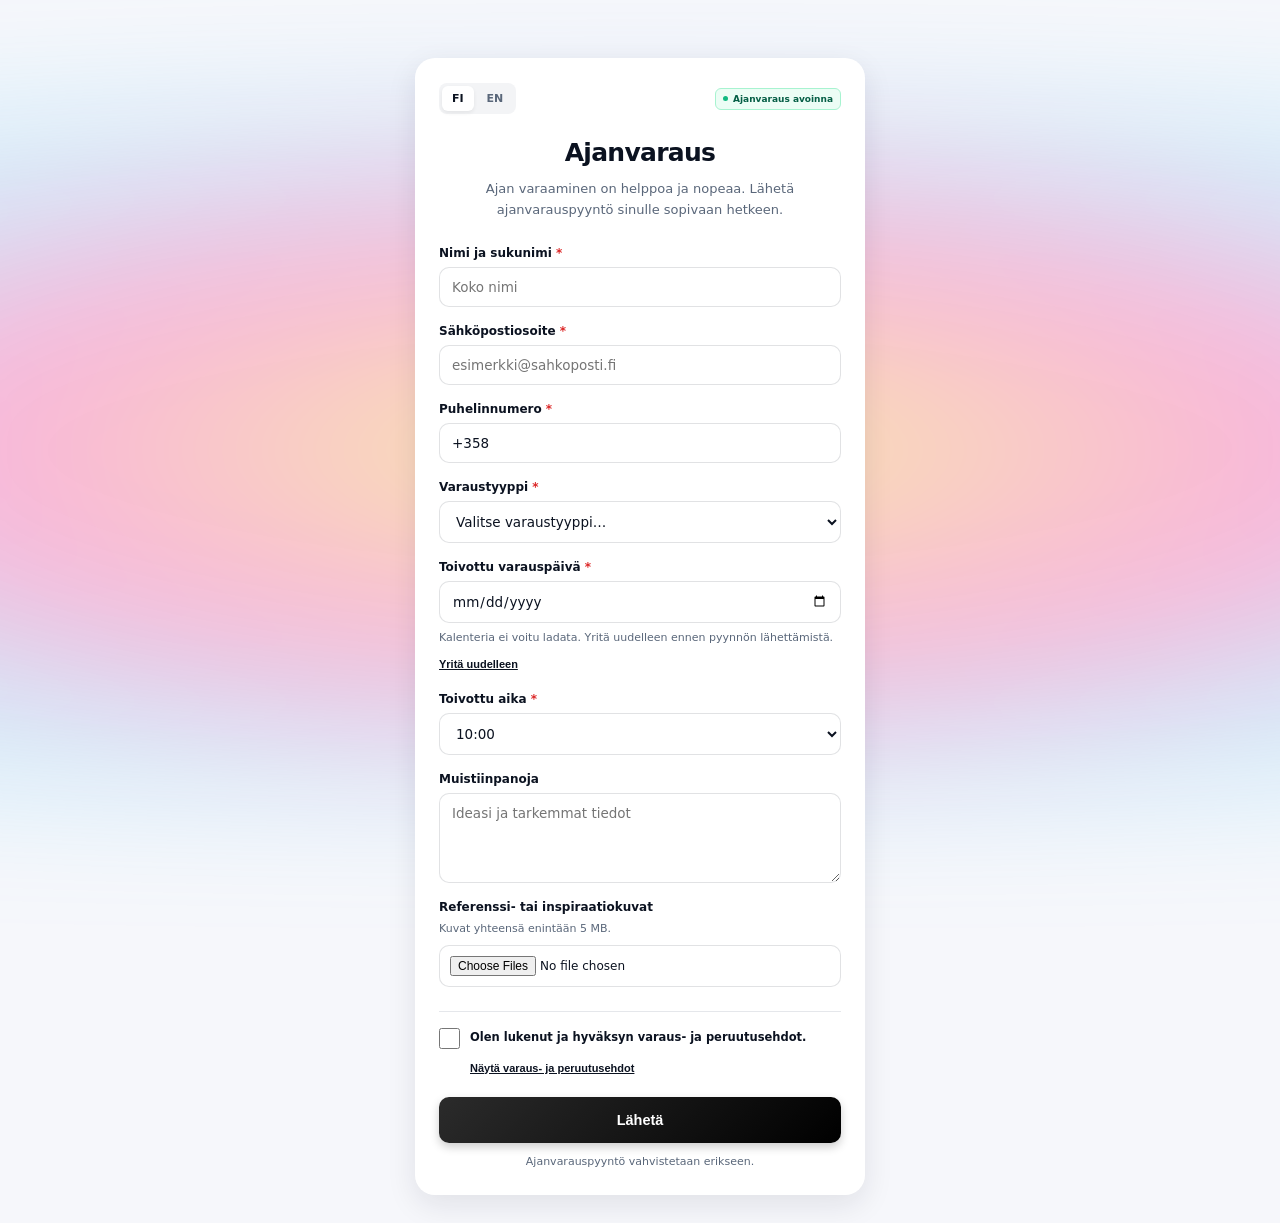
==== booking.html @ b666297a "Add files via upload" ====
<!doctype html><html lang="fi"><head><meta charset="utf-8"><meta name="viewport" content="width=device-width,initial-scale=1"><title>Ajanvaraus — Inky Vibes Tattoo</title><link rel="stylesheet" href="https://cdn.jsdelivr.net/npm/flatpickr/dist/flatpickr.min.css"><link rel="stylesheet" href="booking.css"><script defer src="https://cdn.jsdelivr.net/npm/flatpickr"></script><script defer src="https://npmcdn.com/flatpickr/dist/l10n/fi.js"></script><script defer src="booking.js"></script></head><body><div class="bg-glow" aria-hidden="true"></div><main class="form-container" id="formWrapper"><div class="toolbar"><div class="lang-switch" aria-label="Kieli / Language"><button type="button" id="btn-fi" class="active" aria-pressed="true">FI</button><button type="button" id="btn-en" aria-pressed="false">EN</button></div><span class="status-badge"><i></i><span data-t="status">Ajanvaraus avoinna</span></span></div><div class="logo-container"><img src="https://lh3.googleusercontent.com/d/1YKLeFhAOJRd8vY-ZqAhu7RYTYnXqIdK5" alt="Inky Vibes Tattoo" width="125" onerror="this.hidden=true"></div><h1 data-t="title">Ajanvaraus</h1><p class="intro-text" data-t="intro">Ajan varaaminen on helppoa ja nopeaa. Lähetä ajanvarauspyyntö sinulle sopivaan hetkeen.</p><form id="publicBookingForm"><div class="field"><label class="req" for="custName" data-t="name">Nimi ja sukunimi</label><input id="custName" name="name" autocomplete="name" required placeholder="Koko nimi"></div><div class="field"><label class="req" for="custEmail" data-t="email">Sähköpostiosoite</label><input type="email" id="custEmail" name="email" autocomplete="email" required placeholder="esimerkki@sahkoposti.fi"></div><div class="field"><label class="req" for="custPhone" data-t="phone">Puhelinnumero</label><input type="tel" id="custPhone" name="tel" autocomplete="tel" value="+358" required pattern="\+358[ \-0-9]{4,15}" inputmode="tel"></div><div class="field"><label class="req" for="bookingType" data-t="type">Varaustyyppi</label><select id="bookingType" required><option value="" disabled selected data-t="typePlace">Valitse varaustyyppi…</option><option value="tattoo" data-t="tattoo">Tatuointiaika</option><option value="design" data-t="design">Suunnitteluaika</option></select></div><div id="infoTattoo" class="info-box" hidden><strong data-t="tattooTitle">Tatuointiaika (valmis idea)</strong><span data-t="tattooInfo">Sinulla on valmis idea tai referenssikuva. Laajaa suunnittelua ei tarvita; tarvittavat pienet muutokset tehdään ajanvarauksen yhteydessä ennen tatuointia.</span></div><div id="infoDesign" class="info-box" hidden><strong data-t="designTitle">Suunnitteluaika</strong><span data-t="designInfo">Sopii kaikille tatuoinneille, jotka vaativat suunnittelua ennen tatuointia (koosta riippumatta). Suunnittelemme tatuoinnin yhdessä ennen varsinaista tatuointiaikaa.</span></div><div class="field"><label class="req" for="bookingDate" data-t="date">Toivottu varauspäivä</label><input type="date" id="bookingDate" required aria-describedby="calendarStatus"><div class="help" id="calendarStatus" role="status">Ladataan kalenteria…</div><button type="button" id="calendarRetry" class="text-button" hidden data-t="retry">Yritä uudelleen</button></div><div class="field"><label class="req" for="bookingTime" data-t="time">Toivottu aika</label><select id="bookingTime" required><option>10:00</option><option>11:00</option><option>12:00</option><option>13:00</option><option>14:00</option><option>15:00</option><option>16:00</option><option>17:00</option><option>18:00</option><option>19:00</option></select></div><div class="field"><label for="bookingNotes" data-t="notes">Muistiinpanoja</label><textarea id="bookingNotes" rows="3" placeholder="Ideasi ja tarkemmat tiedot"></textarea></div><div class="field"><label for="bookingFiles" data-t="files">Referenssi- tai inspiraatiokuvat</label><span class="help" data-t="fileHelp">Kuvat yhteensä enintään 5 MB.</span><input type="file" id="bookingFiles" accept="image/*" multiple></div><div class="terms-section"><div class="checkbox-container"><input type="checkbox" id="termsCheck" required><label for="termsCheck" data-t="accept">Olen lukenut ja hyväksyn varaus- ja peruutusehdot.</label></div><button type="button" class="terms-link" id="btn-termsLink" aria-expanded="false" aria-controls="termsPad" data-t="termsLink">Näytä varaus- ja peruutusehdot</button><div id="termsPad" hidden><strong data-t="termsTitle">Hyväksyn seuraavat ehdot:</strong><ul id="termsList"></ul></div></div><p id="formError" class="error" role="alert" hidden></p><button type="submit" class="btn" id="submitBtn" data-t="submit">Lähetä</button><p class="help confirmation-note" data-t="confirmation">Ajanvarauspyyntö vahvistetaan erikseen.</p></form></main><section id="successMessage" class="form-container" hidden role="status"><div class="checkmark" aria-hidden="true">✓</div><h1 data-t="thankYou">Kiitos!</h1><p data-t="success">Ajanvarauspyyntösi on lähetetty onnistuneesti.</p><p class="help" data-t="confirmation">Ajanvarauspyyntö vahvistetaan erikseen.</p></section></body></html>
---- booking.css ----
*{box-sizing:border-box}body{font-family:ui-sans-serif,system-ui,sans-serif;background:#f6f7fb;color:#0b1220;margin:0;padding:58px 16px 28px;min-height:100svh;position:relative}.bg-glow{position:fixed;inset:12% -40%;background:radial-gradient(ellipse,#ffdf0055, #ff339955 42%,#33ccff35 70%,transparent);filter:blur(65px);pointer-events:none}.form-container{position:relative;width:100%;max-width:450px;margin:auto;background:white;padding:25px 24px;border-radius:20px;box-shadow:0 10px 30px #10182818}.toolbar{display:flex;align-items:center;justify-content:space-between;gap:12px}.lang-switch{display:flex;gap:3px;background:#f3f4f6;padding:3px;border-radius:8px}.lang-switch button{border:0;padding:6px 10px;font-family:inherit;font-size:11px;font-weight:700;color:#5a677a;border-radius:6px;background:transparent;cursor:pointer}.lang-switch button.active{background:#fff;color:#0b1220;box-shadow:0 2px 4px #0001}.status-badge{display:inline-flex;align-items:center;gap:5px;background:#ecfdf5;border:1px solid #a7f3d0;padding:5px 7px;border-radius:6px;color:#065f46;font-size:9px;font-weight:800}.status-badge i{width:5px;height:5px;background:#10b981;border-radius:50%}.logo-container{text-align:center;margin:24px 0 14px}.logo-container img{width:125px;height:auto;max-height:140px;object-fit:contain}h1{font-size:25px;text-align:center;letter-spacing:-.7px;margin:10px 0}.intro-text{font-size:13px;color:#5a677a;line-height:1.6;text-align:center;margin:12px 0 25px}.field{display:flex;flex-direction:column;gap:7px;margin-bottom:17px}label{font-size:12px;font-weight:700}.req:after{content:' *';color:#dc2626}input,select,textarea{width:100%;padding:11px 12px;border:1px solid #10182820;border-radius:10px;font:13.5px ui-sans-serif,system-ui,sans-serif;background:#fff;color:#0b1220;outline:none}input:focus,select:focus,textarea:focus{border-color:#0b1220;box-shadow:0 0 0 2px #0b12200a}input[type=file]{padding:10px;font-size:12px}textarea{resize:vertical;min-height:90px}.help{font-size:11px;color:#5a677a;line-height:1.5}.info-box{background:#f3f4f6;border:1px solid #e5e7eb;padding:12px;border-radius:10px;font-size:12px;color:#374151;margin-bottom:17px;line-height:1.6}.info-box strong{display:block;margin-bottom:3px;color:#111827}.terms-section{margin:24px 0 18px;padding-top:16px;border-top:1px solid #e5e7eb}.checkbox-container{display:flex;align-items:flex-start;gap:10px}.checkbox-container input{width:21px;height:21px;flex-shrink:0;padding:0;margin:0;accent-color:#0b1220}.checkbox-container label{font-size:11.5px;line-height:1.6;cursor:pointer}.terms-link,.text-button{border:0;background:none;padding:5px 0;color:#0b1220;text-decoration:underline;cursor:pointer;font-size:11px;font-weight:700;text-align:left}.terms-link{margin:8px 0 0 31px}#termsPad{background:#f8f9fb;border:1px solid #e5e7eb;border-radius:10px;padding:13px;margin-top:10px;font-size:11px;color:#4b5563;line-height:1.55}#termsPad strong{color:#111827}#termsPad ul{padding-left:16px;margin:7px 0 0}#termsPad li{margin-bottom:7px}.btn{width:100%;padding:15px;border:0;border-radius:10px;background:linear-gradient(135deg,#2b2b2b,#000);color:white;font-size:14.5px;font-weight:800;cursor:pointer;box-shadow:0 4px 10px #0003}.btn:hover{background:#303030}.btn:disabled{opacity:.65;cursor:wait}button:focus-visible{outline:2px solid #526486;outline-offset:3px}.confirmation-note{text-align:center;margin-bottom:0}.error{padding:11px;border-radius:8px;background:#fff1f2;color:#9f1239;font-size:12px;line-height:1.6}#successMessage{text-align:center;padding:45px 24px;margin-top:40px}#successMessage p{font-size:14px;line-height:1.7}.checkmark{width:52px;height:52px;border:2px solid #16a34a;border-radius:50%;color:#16a34a;font-size:32px;line-height:48px;margin:0 auto 20px}.flatpickr-calendar{font-family:inherit}.flatpickr-day.flatpickr-disabled{opacity:.3}.flatpickr-day.today{border-color:#0b1220;font-weight:800}.flatpickr-day.selected{background:#0b1220;border-color:#0b1220}[hidden]{display:none!important}@media(max-width:420px){body{padding:52px 10px 20px}.form-container{padding:22px 18px}.status-badge{font-size:8px}.toolbar{gap:7px}}@media(prefers-reduced-motion:reduce){*{scroll-behavior:auto}}
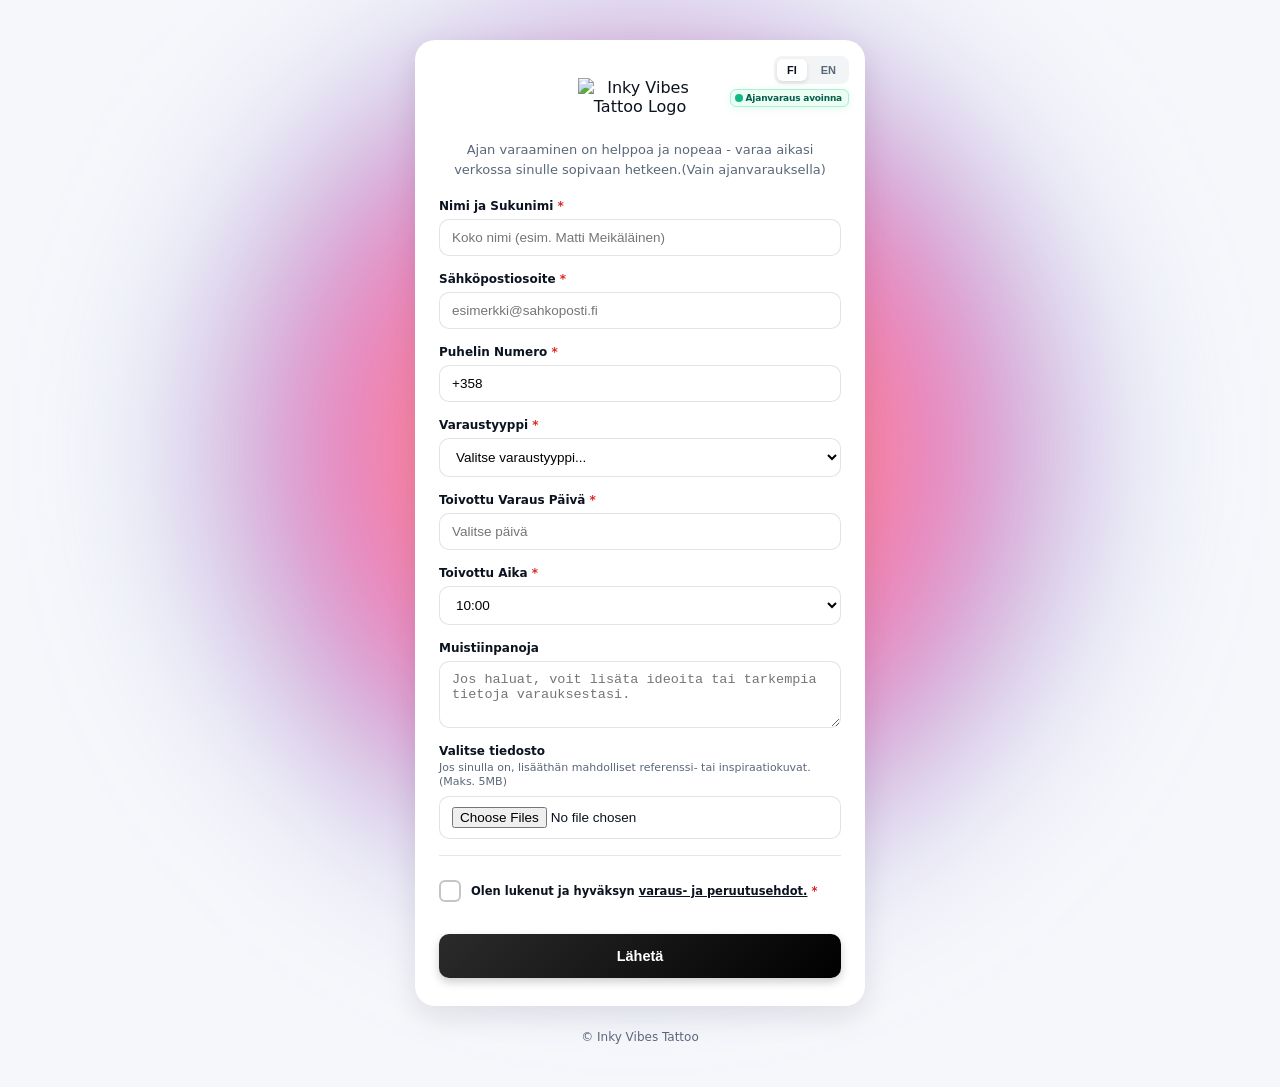
==== commit fd8cbe43: "Add files via upload" ====
--- a/booking.html
+++ b/booking.html
@@ -1 +1,18 @@
-<!doctype html><html lang="fi"><head><meta charset="utf-8"><meta name="viewport" content="width=device-width,initial-scale=1"><title>Ajanvaraus — Inky Vibes Tattoo</title><link rel="stylesheet" href="https://cdn.jsdelivr.net/npm/flatpickr/dist/flatpickr.min.css"><link rel="stylesheet" href="booking.css"><script defer src="https://cdn.jsdelivr.net/npm/flatpickr"></script><script defer src="https://npmcdn.com/flatpickr/dist/l10n/fi.js"></script><script defer src="booking.js"></script></head><body><div class="bg-glow" aria-hidden="true"></div><main class="form-container" id="formWrapper"><div class="toolbar"><div class="lang-switch" aria-label="Kieli / Language"><button type="button" id="btn-fi" class="active" aria-pressed="true">FI</button><button type="button" id="btn-en" aria-pressed="false">EN</button></div><span class="status-badge"><i></i><span data-t="status">Ajanvaraus avoinna</span></span></div><div class="logo-container"><img src="https://lh3.googleusercontent.com/d/1YKLeFhAOJRd8vY-ZqAhu7RYTYnXqIdK5" alt="Inky Vibes Tattoo" width="125" onerror="this.hidden=true"></div><h1 data-t="title">Ajanvaraus</h1><p class="intro-text" data-t="intro">Ajan varaaminen on helppoa ja nopeaa. Lähetä ajanvarauspyyntö sinulle sopivaan hetkeen.</p><form id="publicBookingForm"><div class="field"><label class="req" for="custName" data-t="name">Nimi ja sukunimi</label><input id="custName" name="name" autocomplete="name" required placeholder="Koko nimi"></div><div class="field"><label class="req" for="custEmail" data-t="email">Sähköpostiosoite</label><input type="email" id="custEmail" name="email" autocomplete="email" required placeholder="esimerkki@sahkoposti.fi"></div><div class="field"><label class="req" for="custPhone" data-t="phone">Puhelinnumero</label><input type="tel" id="custPhone" name="tel" autocomplete="tel" value="+358" required pattern="\+358[ \-0-9]{4,15}" inputmode="tel"></div><div class="field"><label class="req" for="bookingType" data-t="type">Varaustyyppi</label><select id="bookingType" required><option value="" disabled selected data-t="typePlace">Valitse varaustyyppi…</option><option value="tattoo" data-t="tattoo">Tatuointiaika</option><option value="design" data-t="design">Suunnitteluaika</option></select></div><div id="infoTattoo" class="info-box" hidden><strong data-t="tattooTitle">Tatuointiaika (valmis idea)</strong><span data-t="tattooInfo">Sinulla on valmis idea tai referenssikuva. Laajaa suunnittelua ei tarvita; tarvittavat pienet muutokset tehdään ajanvarauksen yhteydessä ennen tatuointia.</span></div><div id="infoDesign" class="info-box" hidden><strong data-t="designTitle">Suunnitteluaika</strong><span data-t="designInfo">Sopii kaikille tatuoinneille, jotka vaativat suunnittelua ennen tatuointia (koosta riippumatta). Suunnittelemme tatuoinnin yhdessä ennen varsinaista tatuointiaikaa.</span></div><div class="field"><label class="req" for="bookingDate" data-t="date">Toivottu varauspäivä</label><input type="date" id="bookingDate" required aria-describedby="calendarStatus"><div class="help" id="calendarStatus" role="status">Ladataan kalenteria…</div><button type="button" id="calendarRetry" class="text-button" hidden data-t="retry">Yritä uudelleen</button></div><div class="field"><label class="req" for="bookingTime" data-t="time">Toivottu aika</label><select id="bookingTime" required><option>10:00</option><option>11:00</option><option>12:00</option><option>13:00</option><option>14:00</option><option>15:00</option><option>16:00</option><option>17:00</option><option>18:00</option><option>19:00</option></select></div><div class="field"><label for="bookingNotes" data-t="notes">Muistiinpanoja</label><textarea id="bookingNotes" rows="3" placeholder="Ideasi ja tarkemmat tiedot"></textarea></div><div class="field"><label for="bookingFiles" data-t="files">Referenssi- tai inspiraatiokuvat</label><span class="help" data-t="fileHelp">Kuvat yhteensä enintään 5 MB.</span><input type="file" id="bookingFiles" accept="image/*" multiple></div><div class="terms-section"><div class="checkbox-container"><input type="checkbox" id="termsCheck" required><label for="termsCheck" data-t="accept">Olen lukenut ja hyväksyn varaus- ja peruutusehdot.</label></div><button type="button" class="terms-link" id="btn-termsLink" aria-expanded="false" aria-controls="termsPad" data-t="termsLink">Näytä varaus- ja peruutusehdot</button><div id="termsPad" hidden><strong data-t="termsTitle">Hyväksyn seuraavat ehdot:</strong><ul id="termsList"></ul></div></div><p id="formError" class="error" role="alert" hidden></p><button type="submit" class="btn" id="submitBtn" data-t="submit">Lähetä</button><p class="help confirmation-note" data-t="confirmation">Ajanvarauspyyntö vahvistetaan erikseen.</p></form></main><section id="successMessage" class="form-container" hidden role="status"><div class="checkmark" aria-hidden="true">✓</div><h1 data-t="thankYou">Kiitos!</h1><p data-t="success">Ajanvarauspyyntösi on lähetetty onnistuneesti.</p><p class="help" data-t="confirmation">Ajanvarauspyyntö vahvistetaan erikseen.</p></section></body></html>
+<!doctype html>
+<html lang="fi"><head><meta charset="utf-8"><meta name="viewport" content="width=device-width,initial-scale=1"><title>Ajanvaraus - Inky Vibes Tattoo</title><link rel="stylesheet" href="https://cdn.jsdelivr.net/npm/flatpickr/dist/flatpickr.min.css"><script src="https://cdn.jsdelivr.net/npm/flatpickr"></script><script src="https://npmcdn.com/flatpickr/dist/l10n/fi.js"></script><link rel="stylesheet" href="booking.css"></head><body>
+<div class="bg-glow"></div><div id="thoughtBubble"><span id="bubbleText"></span><div class="thought-tail-1"></div><div class="thought-tail-2"></div></div>
+<div class="form-container" id="formWrapper"><div class="top-right-controls"><div class="lang-switch"><button type="button" onclick="setLanguage('fi')" id="btn-fi" class="active">FI</button><button type="button" onclick="setLanguage('en')" id="btn-en">EN</button></div><div class="status-badge"><span class="status-dot"></span><span id="t-statusText">Ajanvaraus avoinna</span></div></div>
+<div class="logo-container"><div class="logo-wrapper"><img src="https://lh3.googleusercontent.com/d/1YKLeFhAOJRd8vY-ZqAhu7RYTYnXqIdK5" alt="Inky Vibes Tattoo Logo"></div></div><div class="intro-text" id="t-intro">Ajan varaaminen on helppoa ja nopeaa - varaa aikasi verkossa sinulle sopivaan hetkeen.(Vain ajanvarauksella)</div>
+<form id="publicBookingForm">
+<div class="field"><label class="req" id="t-nameLabel">Nimi ja Sukunimi</label><input type="text" id="custName" required placeholder="Koko nimi (esim. Matti Meikäläinen)"></div>
+<div class="field"><label class="req" id="t-emailLabel">Sähköpostiosoite</label><input type="email" id="custEmail" required placeholder="esimerkki@sahkoposti.fi"></div>
+<div class="field"><label class="req" id="t-phoneLabel">Puhelin Numero</label><input type="tel" id="custPhone" value="+358" required pattern="^\+358[ \-0-9]{4,15}$"></div>
+<div class="field"><label class="req" id="t-typeLabel">Varaustyyppi</label><select id="bookingType" required><option value="" disabled selected id="t-typePlace">Valitse varaustyyppi...</option><option value="tattoo" id="opt-tattoo">Tatuointi Aika</option><option value="design" id="opt-design">Tatuointi Suunnittelu Aika</option></select></div>
+<div id="infoTattoo" class="info-box"><strong id="t-infoTattooTitle">Tatuointiaika (valmis idea)</strong><span id="t-infoTattooDesc">Sinulla on valmis idea tai referenssikuva. Laajaa suunnittelua ei tarvita; tarvittavat pienet muutokset tehdään ajanvarauksen yhteydessä ennen tatuointia.</span></div>
+<div id="infoDesign" class="info-box"><strong id="t-infoDesignTitle">Suunnitteluaika (suunnittelua vaativat tatuoinnit)</strong><span id="t-infoDesignDesc">Sopii kaikille tatuoinneille, jotka vaativat suunnittelua ennen tatuointia (koosta riippumatta). Suunnittelemme tatuoinnin yhdessä ennen varsinaista tatuointiaikaa.</span></div>
+<div class="field"><label class="req" id="t-dateLabel">Toivottu Varaus Päivä</label><input type="text" id="bookingDate" placeholder="Valitse päivä" required readonly style="background-color:#fff;cursor:pointer"></div>
+<div class="field"><label class="req" id="t-timeLabel">Toivottu Aika</label><select id="bookingTime" required><option value="10:00" selected>10:00</option><option value="11:00">11:00</option><option value="12:00">12:00</option><option value="13:00">13:00</option><option value="14:00">14:00</option><option value="15:00">15:00</option><option value="16:00">16:00</option><option value="17:00">17:00</option><option value="18:00">18:00</option><option value="19:00">19:00</option></select></div>
+<div class="field"><label id="t-notesLabel">Muistiinpanoja</label><textarea id="bookingNotes" rows="3" placeholder="Jos haluat, voit lisäta ideoita tai tarkempia tietoja varauksestasi."></textarea></div>
+<div class="field"><label id="t-fileLabel">Valitse tiedosto</label><div class="help" id="t-fileHelp">Jos sinulla on, lisääthän mahdolliset referenssi- tai inspiraatiokuvat. (Maks. 5MB)</div><input type="file" id="bookingFiles" accept="image/*" multiple></div>
+<div class="field" style="margin-top:10px;margin-bottom:24px;border-top:1px solid #e5e7eb;padding-top:16px;position:relative"><div class="checkbox-container"><input type="checkbox" id="termsCheck" required><label for="termsCheck" class="custom-checkbox"><svg viewBox="0 0 12 10"><path d="M1.5 5.5l3 3L10.5 1.5" fill="none" stroke="white" stroke-width="2" stroke-linecap="round" stroke-linejoin="round"/></svg></label><label for="termsCheck" class="text-label req"><span id="t-termsCheckLabel">Olen lukenut ja hyväksyn</span><span class="terms-link" id="btn-termsLink" style="margin-left:4px"><span id="t-termsLink">varaus- ja peruutusehdot.</span></span></label></div><div id="termsPad" class="terms-pad"><strong id="t-termsTitle">Hyväksyn seuraavat ehdot:</strong><ul id="t-termsList"><li>Olen vähintään 18-vuotias.</li><li>Ajan voi perua tai siirtää maksutta viimeistään 48 tuntia ennen varattua aikaa. Alle 48 tuntia ennen tehtävistä peruutuksista tai saapumatta jättämisestä (no-show) varausmaksua ei palauteta. Toistuvien myöhäisten peruutusten tai no-show-tilanteiden vuoksi studio voi jatkossa vaatia ennakkomaksun tai olla hyväksymättä uusia ajanvarauksia.</li><li>Minulla ei ole allergioita, sairauksia tai lääkitystä, jotka saattavat vaikuttaa tatuoinnin lopputulokseen.</li><li>En käytä alkoholia 24 tuntiin ennen ajanvaraustani.</li></ul></div></div><button type="submit" class="btn" id="submitBtn">Lähetä</button></form></div>
+<div class="form-container" id="successMessage"><svg class="checkmark" xmlns="http://www.w3.org/2000/svg" viewBox="0 0 52 52"><circle class="checkmark__circle" cx="26" cy="26" r="25" fill="none"/><path class="checkmark__check" fill="none" d="M14.1 27.2l7.1 7.2 16.7-16.8"/></svg><p id="t-successMsg">Kiitos!<br>Ajanvarauspyyntösi on lähetetty<br>onnistuneesti.</p></div><div class="footer-text">© Inky Vibes Tattoo</div><script src="booking.js"></script></body></html>
--- a/booking.css
+++ b/booking.css
@@ -1 +1 @@
-*{box-sizing:border-box}body{font-family:ui-sans-serif,system-ui,sans-serif;background:#f6f7fb;color:#0b1220;margin:0;padding:58px 16px 28px;min-height:100svh;position:relative}.bg-glow{position:fixed;inset:12% -40%;background:radial-gradient(ellipse,#ffdf0055, #ff339955 42%,#33ccff35 70%,transparent);filter:blur(65px);pointer-events:none}.form-container{position:relative;width:100%;max-width:450px;margin:auto;background:white;padding:25px 24px;border-radius:20px;box-shadow:0 10px 30px #10182818}.toolbar{display:flex;align-items:center;justify-content:space-between;gap:12px}.lang-switch{display:flex;gap:3px;background:#f3f4f6;padding:3px;border-radius:8px}.lang-switch button{border:0;padding:6px 10px;font-family:inherit;font-size:11px;font-weight:700;color:#5a677a;border-radius:6px;background:transparent;cursor:pointer}.lang-switch button.active{background:#fff;color:#0b1220;box-shadow:0 2px 4px #0001}.status-badge{display:inline-flex;align-items:center;gap:5px;background:#ecfdf5;border:1px solid #a7f3d0;padding:5px 7px;border-radius:6px;color:#065f46;font-size:9px;font-weight:800}.status-badge i{width:5px;height:5px;background:#10b981;border-radius:50%}.logo-container{text-align:center;margin:24px 0 14px}.logo-container img{width:125px;height:auto;max-height:140px;object-fit:contain}h1{font-size:25px;text-align:center;letter-spacing:-.7px;margin:10px 0}.intro-text{font-size:13px;color:#5a677a;line-height:1.6;text-align:center;margin:12px 0 25px}.field{display:flex;flex-direction:column;gap:7px;margin-bottom:17px}label{font-size:12px;font-weight:700}.req:after{content:' *';color:#dc2626}input,select,textarea{width:100%;padding:11px 12px;border:1px solid #10182820;border-radius:10px;font:13.5px ui-sans-serif,system-ui,sans-serif;background:#fff;color:#0b1220;outline:none}input:focus,select:focus,textarea:focus{border-color:#0b1220;box-shadow:0 0 0 2px #0b12200a}input[type=file]{padding:10px;font-size:12px}textarea{resize:vertical;min-height:90px}.help{font-size:11px;color:#5a677a;line-height:1.5}.info-box{background:#f3f4f6;border:1px solid #e5e7eb;padding:12px;border-radius:10px;font-size:12px;color:#374151;margin-bottom:17px;line-height:1.6}.info-box strong{display:block;margin-bottom:3px;color:#111827}.terms-section{margin:24px 0 18px;padding-top:16px;border-top:1px solid #e5e7eb}.checkbox-container{display:flex;align-items:flex-start;gap:10px}.checkbox-container input{width:21px;height:21px;flex-shrink:0;padding:0;margin:0;accent-color:#0b1220}.checkbox-container label{font-size:11.5px;line-height:1.6;cursor:pointer}.terms-link,.text-button{border:0;background:none;padding:5px 0;color:#0b1220;text-decoration:underline;cursor:pointer;font-size:11px;font-weight:700;text-align:left}.terms-link{margin:8px 0 0 31px}#termsPad{background:#f8f9fb;border:1px solid #e5e7eb;border-radius:10px;padding:13px;margin-top:10px;font-size:11px;color:#4b5563;line-height:1.55}#termsPad strong{color:#111827}#termsPad ul{padding-left:16px;margin:7px 0 0}#termsPad li{margin-bottom:7px}.btn{width:100%;padding:15px;border:0;border-radius:10px;background:linear-gradient(135deg,#2b2b2b,#000);color:white;font-size:14.5px;font-weight:800;cursor:pointer;box-shadow:0 4px 10px #0003}.btn:hover{background:#303030}.btn:disabled{opacity:.65;cursor:wait}button:focus-visible{outline:2px solid #526486;outline-offset:3px}.confirmation-note{text-align:center;margin-bottom:0}.error{padding:11px;border-radius:8px;background:#fff1f2;color:#9f1239;font-size:12px;line-height:1.6}#successMessage{text-align:center;padding:45px 24px;margin-top:40px}#successMessage p{font-size:14px;line-height:1.7}.checkmark{width:52px;height:52px;border:2px solid #16a34a;border-radius:50%;color:#16a34a;font-size:32px;line-height:48px;margin:0 auto 20px}.flatpickr-calendar{font-family:inherit}.flatpickr-day.flatpickr-disabled{opacity:.3}.flatpickr-day.today{border-color:#0b1220;font-weight:800}.flatpickr-day.selected{background:#0b1220;border-color:#0b1220}[hidden]{display:none!important}@media(max-width:420px){body{padding:52px 10px 20px}.form-container{padding:22px 18px}.status-badge{font-size:8px}.toolbar{gap:7px}}@media(prefers-reduced-motion:reduce){*{scroll-behavior:auto}}
+*{box-sizing:border-box}body{font-family:ui-sans-serif,system-ui,sans-serif;background:#f6f7fb;color:#0b1220;margin:0;padding:40px 16px;position:relative;overflow-x:hidden;min-height:100vh;display:flex;flex-direction:column;align-items:center;justify-content:center}.bg-glow{position:fixed;top:50%;left:50%;width:90vw;height:90vw;max-width:900px;max-height:900px;transform:translate(-50%,-50%);background:radial-gradient(circle at center,rgba(255,223,0,.85) 0%,rgba(255,51,153,.75) 40%,rgba(51,204,255,.4) 75%,transparent 100%);filter:blur(80px);z-index:0;border-radius:50%;animation:sunGlow 5s infinite alternate ease-in-out;pointer-events:none}@keyframes sunGlow{0%{transform:translate(-50%,-50%) scale(.9);opacity:.6;filter:blur(70px)}100%{transform:translate(-50%,-50%) scale(1.4);opacity:1;filter:blur(100px)}}.form-container{width:100%;max-width:450px;background:#fff;padding:28px 24px;border-radius:20px;box-shadow:0 10px 30px rgba(16,24,40,.1);position:relative;z-index:10}.top-right-controls{position:absolute;top:16px;right:16px;display:flex;flex-direction:column;align-items:flex-end;gap:5px;z-index:20}.lang-switch{display:flex;gap:4px;background:#f3f4f6;padding:3px;border-radius:8px}.lang-switch button{background:transparent;border:none;padding:5px 10px;font-size:11px;font-weight:700;color:#5a677a;cursor:pointer;border-radius:6px;transition:all .2s}.lang-switch button.active{background:#fff;color:#0b1220;box-shadow:0 2px 4px rgba(0,0,0,.1)}.status-badge{display:inline-flex;align-items:center;gap:4px;background:#ecfdf5;border:1px solid #a7f3d0;padding:3px 6px;border-radius:6px;font-size:9px;font-weight:800;color:#065f46;box-shadow:0 2px 10px rgba(16,185,129,.1);white-space:nowrap;letter-spacing:-.2px}.status-dot{width:5px;height:5px;background-color:#10b981;border-radius:50%;position:relative}.status-dot::after{content:"";position:absolute;top:-1.5px;left:-1.5px;right:-1.5px;bottom:-1.5px;background-color:#10b981;border-radius:50%;animation:pulseGreen 2s infinite;z-index:0}@keyframes pulseGreen{0%{transform:scale(.8);opacity:.8}100%{transform:scale(2.2);opacity:0}}.logo-container{text-align:center;margin-bottom:20px;margin-top:10px}.logo-wrapper{position:relative;display:inline-block;width:125px;height:auto;overflow:hidden}.logo-wrapper img{width:100%;height:auto;object-fit:cover;display:block}.logo-wrapper::after{content:"";position:absolute;top:0;left:-100%;width:50%;height:100%;background:linear-gradient(to right,rgba(255,255,255,0) 0%,rgba(255,255,255,.6) 50%,rgba(255,255,255,0) 100%);transform:skewX(-25deg);animation:logoShine 5s infinite}@keyframes logoShine{0%{left:-100%}15%{left:200%}100%{left:200%}}.intro-text{font-size:13px;color:#5a677a;margin-bottom:20px;text-align:center;line-height:1.5}.field{display:flex;flex-direction:column;gap:6px;margin-bottom:16px}label{font-size:12px;font-weight:700;color:#0b1220}label.req::after{content:" *";color:#dc2626;font-weight:bold}input,select,textarea{padding:10px 12px;border:1px solid rgba(16,24,40,.12);border-radius:10px;font-size:13.5px;outline:none;background:#fff;transition:border-color .2s}input:focus,select:focus,textarea:focus{border-color:#0b1220}.info-box{display:none;background:#f3f4f6;border:1px solid #e5e7eb;padding:12px;border-radius:10px;font-size:12px;color:#374151;margin-bottom:16px;line-height:1.4}.info-box strong{font-weight:900;display:block;margin-bottom:3px;color:#111827}.terms-link{cursor:pointer;font-size:11.5px;font-weight:700;color:#0b1220;text-decoration:underline}.terms-link:hover{color:#374151}.terms-pad{visibility:hidden;opacity:0;position:absolute;bottom:calc(100% + 4px);right:0;width:calc(100vw - 48px);max-width:250px;background:#fff;border:1px solid #e5e7eb;border-radius:10px;padding:12px;font-size:9.5px;color:#4b5563;line-height:1.4;box-shadow:0 10px 20px rgba(0,0,0,.1),0 4px 6px rgba(0,0,0,.05);z-index:100;transform:translateY(8px);transition:opacity .2s ease,transform .2s ease,visibility .2s;pointer-events:none}.terms-pad.show{visibility:visible;opacity:1;transform:translateY(0);pointer-events:auto}.terms-pad::after{content:"";position:absolute;top:100%;right:28px;border-width:6px;border-style:solid;border-color:#fff transparent transparent transparent}.terms-pad::before{content:"";position:absolute;top:100%;right:27px;border-width:7px;border-style:solid;border-color:#e5e7eb transparent transparent transparent}.terms-pad strong{font-size:11px;font-weight:800;color:#111827;display:block;margin-bottom:6px}.terms-pad ul{margin:0;padding-left:14px}.terms-pad li{margin-bottom:4px}.terms-pad li:last-child{margin-bottom:0}.checkbox-container{display:flex;align-items:flex-start;gap:10px;margin-top:8px;position:relative}.checkbox-container input[type=checkbox]{position:absolute;opacity:0;left:10px;top:10px;pointer-events:none}.custom-checkbox{width:22px;height:22px;border:2px solid rgba(16,24,40,.25);border-radius:6px;display:flex;align-items:center;justify-content:center;cursor:pointer;flex-shrink:0;background:#fff;transition:all .2s cubic-bezier(.4,0,.2,1)}.custom-checkbox svg{width:13px;height:11px}.custom-checkbox svg path{stroke-dasharray:18;stroke-dashoffset:18;transition:stroke-dashoffset .4s cubic-bezier(.65,0,.45,1)}.checkbox-container input[type=checkbox]:checked+.custom-checkbox{background:#0b1220;border-color:#0b1220;transform:scale(1.05);box-shadow:0 3px 8px rgba(11,18,32,.25)}.checkbox-container input[type=checkbox]:checked+.custom-checkbox svg path{stroke-dashoffset:0}.checkbox-container input[type=checkbox]:focus-visible+.custom-checkbox{box-shadow:0 0 0 3px rgba(11,18,32,.15)}.checkbox-container .text-label{font-size:11.5px;cursor:pointer;line-height:1.4;font-weight:600;color:#0b1220;margin-top:3px}.btn{position:relative;overflow:hidden;background:linear-gradient(135deg,#2b2b2b 0%,#000 100%);color:#fff;border:none;padding:14px;border-radius:10px;font-size:14.5px;font-weight:800;cursor:pointer;width:100%;margin-top:8px;transition:transform .1s,box-shadow .2s;box-shadow:0 4px 10px rgba(0,0,0,.2)}.btn::after{content:"";position:absolute;top:0;left:-100%;width:50%;height:100%;background:linear-gradient(to right,rgba(255,255,255,0) 0%,rgba(255,255,255,.25) 50%,rgba(255,255,255,0) 100%);transform:skewX(-25deg);animation:shine 3s infinite}@keyframes shine{0%{left:-100%}20%{left:200%}100%{left:200%}}.btn:hover{background:linear-gradient(135deg,#404040 0%,#1a1a1a 100%);transform:translateY(-1px);box-shadow:0 6px 14px rgba(0,0,0,.3)}.btn:disabled{opacity:.7;cursor:not-allowed;transform:none}#successMessage{display:none;text-align:center;padding:30px 20px}#successMessage p{color:#0b1220;line-height:1.6;font-weight:500;font-size:14.5px}.checkmark{width:50px;height:50px;border-radius:50%;display:block;stroke-width:3.5;stroke:#16a34a;stroke-miterlimit:10;margin:0 auto 16px;box-shadow:inset 0 0 0 #16a34a}.checkmark__circle{stroke-dasharray:166;stroke-dashoffset:166;stroke-width:3.5;stroke-miterlimit:10;stroke:#16a34a;fill:none;animation:stroke .6s cubic-bezier(.65,0,.45,1) forwards}.checkmark__check{transform-origin:50% 50%;stroke-dasharray:48;stroke-dashoffset:48;animation:stroke .3s cubic-bezier(.65,0,.45,1) .6s forwards}@keyframes stroke{100%{stroke-dashoffset:0}}.help{font-size:11px;color:#5a677a;margin-top:-3px;line-height:1.3}#thoughtBubble{position:absolute;background:#fff;border:1px solid rgba(0,0,0,.05);border-radius:14px;padding:12px 16px;font-size:12px;font-weight:500;color:#4b5563;z-index:999999;box-shadow:0 12px 30px rgba(0,0,0,.1),0 4px 6px rgba(0,0,0,.04);pointer-events:none;visibility:hidden;opacity:0;transition:opacity .3s ease,transform .3s cubic-bezier(.175,.885,.32,1.275);transform:translate(-50%,calc(-100% - 10px)) scale(.9);transform-origin:bottom center;width:max-content;max-width:220px;text-align:center;line-height:1.5}#thoughtBubble.show{visibility:visible;opacity:1;transform:translate(-50%,calc(-100% - 20px)) scale(1)}#thoughtBubble .thought-tail-1{position:absolute;bottom:-10px;left:55%;width:12px;height:12px;background:#fff;border-radius:50%;box-shadow:0 4px 6px rgba(0,0,0,.05);z-index:1}#thoughtBubble .thought-tail-2{position:absolute;bottom:-20px;left:calc(55% - 6px);width:7px;height:7px;background:#fff;border-radius:50%;box-shadow:0 4px 6px rgba(0,0,0,.05);z-index:1}#thoughtBubble.bubble-yellow{background:#fffbea;border:1px solid #fde047;color:#ca8a04;font-weight:800}#thoughtBubble.bubble-yellow .thought-tail-1,#thoughtBubble.bubble-yellow .thought-tail-2{background:#fffbea}.touch-ripple{position:absolute;border-radius:50%;border:1px solid rgba(11,18,32,.15);background:rgba(11,18,32,.05);transform:scale(0);animation:rippleDrop .5s cubic-bezier(.25,.46,.45,.94) forwards;pointer-events:none;z-index:9999999}@keyframes rippleDrop{0%{transform:scale(.3);opacity:1}100%{transform:scale(2.5);opacity:0}}.flatpickr-day.today{border:2px solid #0b1220!important;font-weight:800;color:#0b1220!important;background-color:#f3f4f6}.flatpickr-day.flatpickr-disabled,.flatpickr-day.flatpickr-disabled:hover{opacity:.25!important;cursor:not-allowed}.flatpickr-day.today.flatpickr-disabled{opacity:.65!important}.footer-text{text-align:center;font-size:12px;color:#5a677a;margin-top:24px;position:relative;z-index:10;font-weight:500}
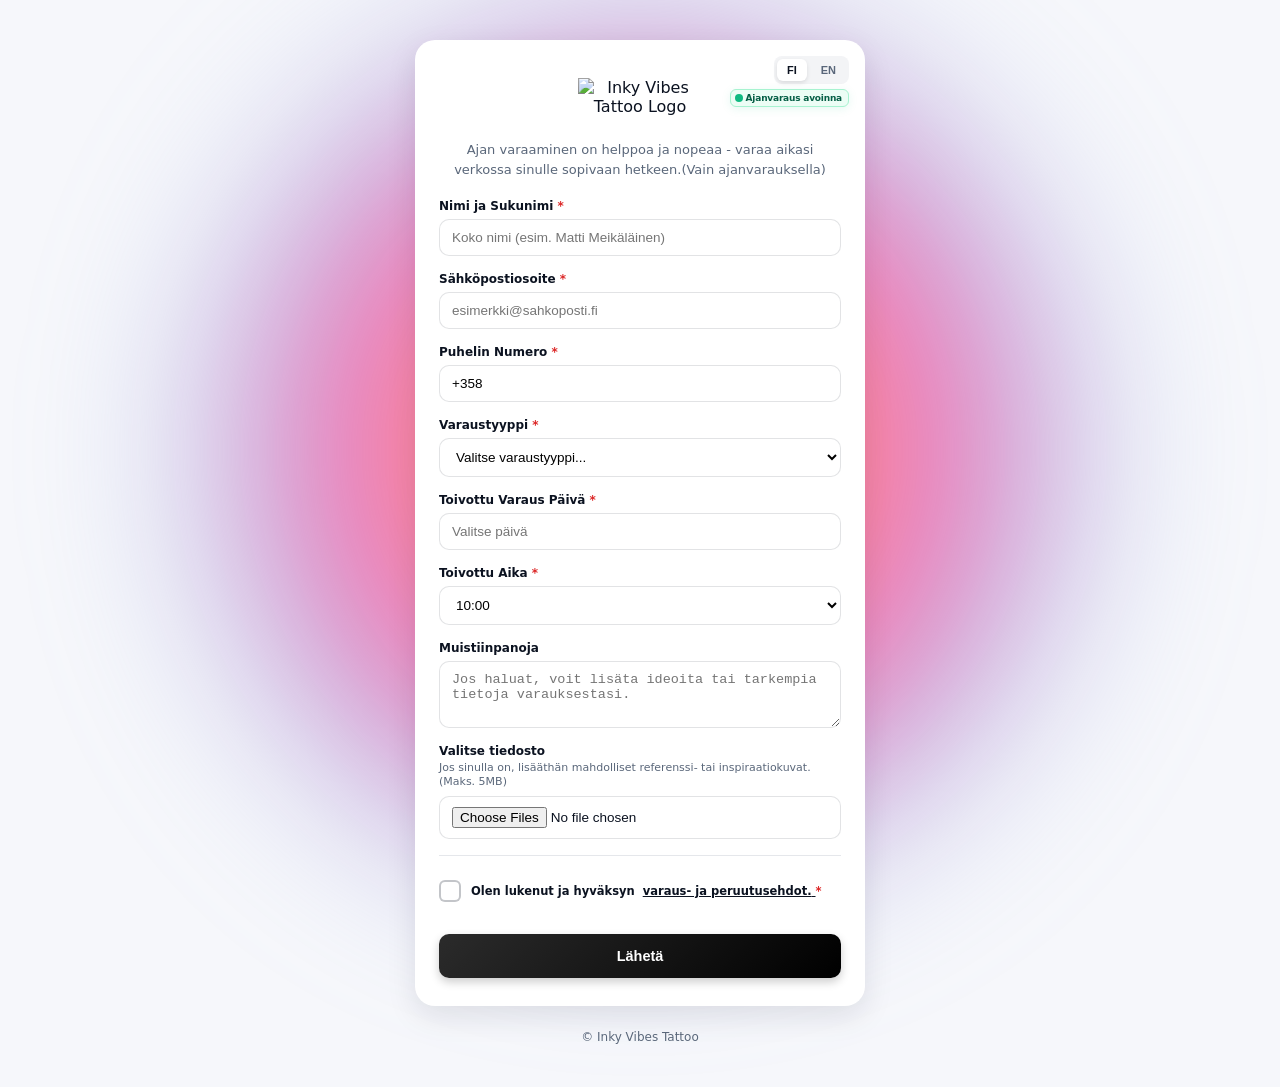
==== commit b88387cf: "Update booking.html" ====
--- a/booking.html
+++ b/booking.html
@@ -1,18 +1,167 @@
 <!doctype html>
-<html lang="fi"><head><meta charset="utf-8"><meta name="viewport" content="width=device-width,initial-scale=1"><title>Ajanvaraus - Inky Vibes Tattoo</title><link rel="stylesheet" href="https://cdn.jsdelivr.net/npm/flatpickr/dist/flatpickr.min.css"><script src="https://cdn.jsdelivr.net/npm/flatpickr"></script><script src="https://npmcdn.com/flatpickr/dist/l10n/fi.js"></script><link rel="stylesheet" href="booking.css"></head><body>
-<div class="bg-glow"></div><div id="thoughtBubble"><span id="bubbleText"></span><div class="thought-tail-1"></div><div class="thought-tail-2"></div></div>
-<div class="form-container" id="formWrapper"><div class="top-right-controls"><div class="lang-switch"><button type="button" onclick="setLanguage('fi')" id="btn-fi" class="active">FI</button><button type="button" onclick="setLanguage('en')" id="btn-en">EN</button></div><div class="status-badge"><span class="status-dot"></span><span id="t-statusText">Ajanvaraus avoinna</span></div></div>
-<div class="logo-container"><div class="logo-wrapper"><img src="https://lh3.googleusercontent.com/d/1YKLeFhAOJRd8vY-ZqAhu7RYTYnXqIdK5" alt="Inky Vibes Tattoo Logo"></div></div><div class="intro-text" id="t-intro">Ajan varaaminen on helppoa ja nopeaa - varaa aikasi verkossa sinulle sopivaan hetkeen.(Vain ajanvarauksella)</div>
-<form id="publicBookingForm">
-<div class="field"><label class="req" id="t-nameLabel">Nimi ja Sukunimi</label><input type="text" id="custName" required placeholder="Koko nimi (esim. Matti Meikäläinen)"></div>
-<div class="field"><label class="req" id="t-emailLabel">Sähköpostiosoite</label><input type="email" id="custEmail" required placeholder="esimerkki@sahkoposti.fi"></div>
-<div class="field"><label class="req" id="t-phoneLabel">Puhelin Numero</label><input type="tel" id="custPhone" value="+358" required pattern="^\+358[ \-0-9]{4,15}$"></div>
-<div class="field"><label class="req" id="t-typeLabel">Varaustyyppi</label><select id="bookingType" required><option value="" disabled selected id="t-typePlace">Valitse varaustyyppi...</option><option value="tattoo" id="opt-tattoo">Tatuointi Aika</option><option value="design" id="opt-design">Tatuointi Suunnittelu Aika</option></select></div>
-<div id="infoTattoo" class="info-box"><strong id="t-infoTattooTitle">Tatuointiaika (valmis idea)</strong><span id="t-infoTattooDesc">Sinulla on valmis idea tai referenssikuva. Laajaa suunnittelua ei tarvita; tarvittavat pienet muutokset tehdään ajanvarauksen yhteydessä ennen tatuointia.</span></div>
-<div id="infoDesign" class="info-box"><strong id="t-infoDesignTitle">Suunnitteluaika (suunnittelua vaativat tatuoinnit)</strong><span id="t-infoDesignDesc">Sopii kaikille tatuoinneille, jotka vaativat suunnittelua ennen tatuointia (koosta riippumatta). Suunnittelemme tatuoinnin yhdessä ennen varsinaista tatuointiaikaa.</span></div>
-<div class="field"><label class="req" id="t-dateLabel">Toivottu Varaus Päivä</label><input type="text" id="bookingDate" placeholder="Valitse päivä" required readonly style="background-color:#fff;cursor:pointer"></div>
-<div class="field"><label class="req" id="t-timeLabel">Toivottu Aika</label><select id="bookingTime" required><option value="10:00" selected>10:00</option><option value="11:00">11:00</option><option value="12:00">12:00</option><option value="13:00">13:00</option><option value="14:00">14:00</option><option value="15:00">15:00</option><option value="16:00">16:00</option><option value="17:00">17:00</option><option value="18:00">18:00</option><option value="19:00">19:00</option></select></div>
-<div class="field"><label id="t-notesLabel">Muistiinpanoja</label><textarea id="bookingNotes" rows="3" placeholder="Jos haluat, voit lisäta ideoita tai tarkempia tietoja varauksestasi."></textarea></div>
-<div class="field"><label id="t-fileLabel">Valitse tiedosto</label><div class="help" id="t-fileHelp">Jos sinulla on, lisääthän mahdolliset referenssi- tai inspiraatiokuvat. (Maks. 5MB)</div><input type="file" id="bookingFiles" accept="image/*" multiple></div>
-<div class="field" style="margin-top:10px;margin-bottom:24px;border-top:1px solid #e5e7eb;padding-top:16px;position:relative"><div class="checkbox-container"><input type="checkbox" id="termsCheck" required><label for="termsCheck" class="custom-checkbox"><svg viewBox="0 0 12 10"><path d="M1.5 5.5l3 3L10.5 1.5" fill="none" stroke="white" stroke-width="2" stroke-linecap="round" stroke-linejoin="round"/></svg></label><label for="termsCheck" class="text-label req"><span id="t-termsCheckLabel">Olen lukenut ja hyväksyn</span><span class="terms-link" id="btn-termsLink" style="margin-left:4px"><span id="t-termsLink">varaus- ja peruutusehdot.</span></span></label></div><div id="termsPad" class="terms-pad"><strong id="t-termsTitle">Hyväksyn seuraavat ehdot:</strong><ul id="t-termsList"><li>Olen vähintään 18-vuotias.</li><li>Ajan voi perua tai siirtää maksutta viimeistään 48 tuntia ennen varattua aikaa. Alle 48 tuntia ennen tehtävistä peruutuksista tai saapumatta jättämisestä (no-show) varausmaksua ei palauteta. Toistuvien myöhäisten peruutusten tai no-show-tilanteiden vuoksi studio voi jatkossa vaatia ennakkomaksun tai olla hyväksymättä uusia ajanvarauksia.</li><li>Minulla ei ole allergioita, sairauksia tai lääkitystä, jotka saattavat vaikuttaa tatuoinnin lopputulokseen.</li><li>En käytä alkoholia 24 tuntiin ennen ajanvaraustani.</li></ul></div></div><button type="submit" class="btn" id="submitBtn">Lähetä</button></form></div>
-<div class="form-container" id="successMessage"><svg class="checkmark" xmlns="http://www.w3.org/2000/svg" viewBox="0 0 52 52"><circle class="checkmark__circle" cx="26" cy="26" r="25" fill="none"/><path class="checkmark__check" fill="none" d="M14.1 27.2l7.1 7.2 16.7-16.8"/></svg><p id="t-successMsg">Kiitos!<br>Ajanvarauspyyntösi on lähetetty<br>onnistuneesti.</p></div><div class="footer-text">© Inky Vibes Tattoo</div><script src="booking.js"></script></body></html>
+<html lang="fi">
+<head>
+    <meta charset="utf-8">
+    <meta name="viewport" content="width=device-width,initial-scale=1">
+    <title>Ajanvaraus - Inky Vibes Tattoo</title>
+    <link rel="stylesheet" href="https://cdn.jsdelivr.net/npm/flatpickr/dist/flatpickr.min.css">
+    <script src="https://cdn.jsdelivr.net/npm/flatpickr"></script>
+    <script src="https://npmcdn.com/flatpickr/dist/l10n/fi.js"></script>
+    <link rel="stylesheet" href="booking.css">
+</head>
+<body>
+    <div class="bg-glow"></div>
+    <div id="thoughtBubble">
+        <span id="bubbleText"></span>
+        <div class="thought-tail-1"></div>
+        <div class="thought-tail-2"></div>
+    </div>
+    
+    <div class="form-container" id="formWrapper">
+        <div class="top-right-controls">
+            <div class="lang-switch">
+                <button type="button" onclick="setLanguage('fi')" id="btn-fi" class="active">FI</button>
+                <button type="button" onclick="setLanguage('en')" id="btn-en">EN</button>
+            </div>
+            <div class="status-badge">
+                <span class="status-dot"></span>
+                <span id="t-statusText">Ajanvaraus avoinna</span>
+            </div>
+        </div>
+        
+        <div class="logo-container">
+            <div class="logo-wrapper">
+                <img src="https://lh3.googleusercontent.com/d/1YKLeFhAOJRd8vY-ZqAhu7RYTYnXqIdK5" alt="Inky Vibes Tattoo Logo">
+            </div>
+        </div>
+        <div class="intro-text" id="t-intro">Ajan varaaminen on helppoa ja nopeaa - varaa aikasi verkossa sinulle sopivaan hetkeen.(Vain ajanvarauksella)</div>
+        
+        <form id="publicBookingForm">
+            <div class="field">
+                <label class="req" id="t-nameLabel">Nimi ja Sukunimi</label>
+                <input type="text" id="custName" required placeholder="Koko nimi (esim. Matti Meikäläinen)">
+            </div>
+            <div class="field">
+                <label class="req" id="t-emailLabel">Sähköpostiosoite</label>
+                <input type="email" id="custEmail" required placeholder="esimerkki@sahkoposti.fi">
+            </div>
+            <div class="field">
+                <label class="req" id="t-phoneLabel">Puhelin Numero</label>
+                <input type="tel" id="custPhone" value="+358" required pattern="^\+358[ \-0-9]{4,15}$">
+            </div>
+            <div class="field">
+                <label class="req" id="t-typeLabel">Varaustyyppi</label>
+                <select id="bookingType" required>
+                    <option value="" disabled selected id="t-typePlace">Valitse varaustyyppi...</option>
+                    <option value="tattoo" id="opt-tattoo">Tatuointi Aika</option>
+                    <option value="design" id="opt-design">Tatuointi Suunnittelu Aika</option>
+                </select>
+            </div>
+            <div id="infoTattoo" class="info-box">
+                <strong id="t-infoTattooTitle">Tatuointiaika (valmis idea)</strong>
+                <span id="t-infoTattooDesc">Sinulla on valmis idea tai referenssikuva. Laajaa suunnittelua ei tarvita; tarvittavat pienet muutokset tehdään ajanvarauksen yhteydessä ennen tatuointia.</span>
+            </div>
+            <div id="infoDesign" class="info-box">
+                <strong id="t-infoDesignTitle">Suunnitteluaika (suunnittelua vaativat tatuoinnit)</strong>
+                <span id="t-infoDesignDesc">Sopii kaikille tatuoinneille, jotka vaativat suunnittelua ennen tatuointia (koosta riippumatta). Suunnittelemme tatuoinnin yhdessä ennen varsinaista tatuointiaikaa.</span>
+            </div>
+            <div class="field">
+                <label class="req" id="t-dateLabel">Toivottu Varaus Päivä</label>
+                <input type="text" id="bookingDate" placeholder="Valitse päivä" required readonly style="background-color:#fff;cursor:pointer">
+            </div>
+            <div class="field">
+                <label class="req" id="t-timeLabel">Toivottu Aika</label>
+                <select id="bookingTime" required>
+                    <option value="10:00" selected>10:00</option>
+                    <option value="11:00">11:00</option>
+                    <option value="12:00">12:00</option>
+                    <option value="13:00">13:00</option>
+                    <option value="14:00">14:00</option>
+                    <option value="15:00">15:00</option>
+                    <option value="16:00">16:00</option>
+                    <option value="17:00">17:00</option>
+                    <option value="18:00">18:00</option>
+                    <option value="19:00">19:00</option>
+                </select>
+            </div>
+            <div class="field">
+                <label id="t-notesLabel">Muistiinpanoja</label>
+                <textarea id="bookingNotes" rows="3" placeholder="Jos haluat, voit lisäta ideoita tai tarkempia tietoja varauksestasi."></textarea>
+            </div>
+            <div class="field">
+                <label id="t-fileLabel">Valitse tiedosto</label>
+                <div class="help" id="t-fileHelp">Jos sinulla on, lisääthän mahdolliset referenssi- tai inspiraatiokuvat. (Maks. 5MB)</div>
+                <input type="file" id="bookingFiles" accept="image/*" multiple>
+            </div>
+            <div class="field" style="margin-top:10px;margin-bottom:24px;border-top:1px solid #e5e7eb;padding-top:16px;position:relative">
+                <div class="checkbox-container">
+                    <input type="checkbox" id="termsCheck" required>
+                    <label for="termsCheck" class="custom-checkbox">
+                        <svg viewBox="0 0 12 10">
+                            <path d="M1.5 5.5l3 3L10.5 1.5" fill="none" stroke="white" stroke-width="2" stroke-linecap="round" stroke-linejoin="round"/>
+                        </svg>
+                    </label>
+                    <label for="termsCheck" class="text-label req">
+                        <span id="t-termsCheckLabel">Olen lukenut ja hyväksyn</span>
+                        <span class="terms-link" id="btn-termsLink" style="margin-left:4px">
+                            <span id="t-termsLink">varaus- ja peruutusehdot.</span>
+                        </span>
+                    </label>
+                </div>
+                <div id="termsPad" class="terms-pad">
+                    <strong id="t-termsTitle">Hyväksyn seuraavat ehdot:</strong>
+                    <ul id="t-termsList">
+                        <li>Olen vähintään 18-vuotias.</li>
+                        <li>Ajan voi perua tai siirtää maksutta viimeistään 48 tuntia ennen varattua aikaa. Alle 48 tuntia ennen tehtävistä peruutuksista tai saapumatta jättämisestä (no-show) varausmaksua ei palauteta. Toistuvien myöhäisten peruutusten tai no-show-tilanteiden vuoksi studio voi jatkossa vaatia ennakkomaksun tai olla hyväksymättä uusia ajanvarauksia.</li>
+                        <li>Minulla ei ole allergioita, sairauksia tai lääkitystä, jotka saattavat vaikuttaa tatuoinnin lopputulokseen.</li>
+                        <li>En käytä alkoholia 24 tuntiin ennen ajanvaraustani.</li>
+                    </ul>
+                </div>
+            </div>
+            <button type="submit" class="btn" id="submitBtn">Lähetä</button>
+        </form>
+    </div>
+    
+    <div class="form-container" id="successMessage">
+        <svg class="checkmark" xmlns="http://www.w3.org/2000/svg" viewBox="0 0 52 52">
+            <circle class="checkmark__circle" cx="26" cy="26" r="25" fill="none"/>
+            <path class="checkmark__check" fill="none" d="M14.1 27.2l7.1 7.2 16.7-16.8"/>
+        </svg>
+        <p id="t-successMsg">Kiitos!<br>Ajanvarauspyyntösi on lähetetty<br>onnistuneesti.</p>
+    </div>
+    
+    <div class="footer-text">© Inky Vibes Tattoo</div>
+    
+    <script src="booking.js"></script>
+
+    <!-- OTURUM (SESSION) KONTROLÜ VE OTOMATİK DOLDURMA KODU -->
+    <script>
+        document.addEventListener("DOMContentLoaded", function() {
+            const urlParams = new URLSearchParams(window.location.search);
+            const sessionData = urlParams.get('session');
+            
+            if (sessionData) {
+                try {
+                    const user = JSON.parse(decodeURIComponent(sessionData));
+                    
+                    if (user.name) {
+                        document.getElementById('custName').value = user.name;
+                    }
+                    if (user.email) {
+                        document.getElementById('custEmail').value = user.email;
+                    }
+                    if (user.phone) {
+                        let phoneStr = String(user.phone);
+                        if (!phoneStr.startsWith('+')) {
+                            phoneStr = '+' + phoneStr;
+                        }
+                        document.getElementById('custPhone').value = phoneStr;
+                    }
+                } catch (e) {
+                    console.warn("Oturum verisi okunamadı veya hatalı format:", e);
+                }
+            }
+        });
+    </script>
+</body>
+</html>
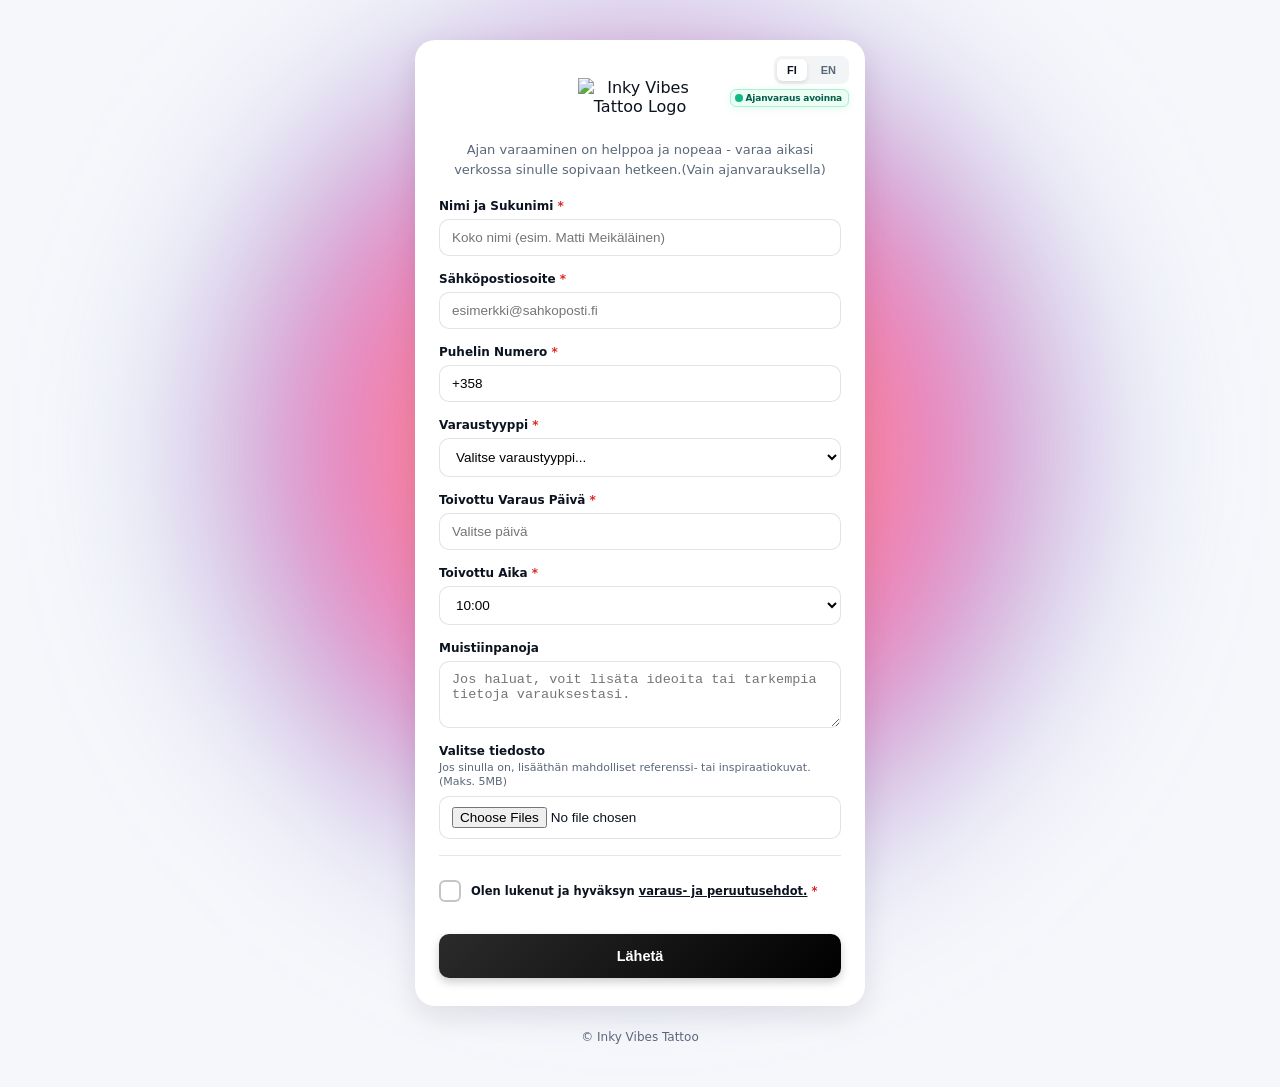
==== commit c184112a: "Update booking.html" ====
--- a/booking.html
+++ b/booking.html
@@ -1,167 +1,18 @@
 <!doctype html>
-<html lang="fi">
-<head>
-    <meta charset="utf-8">
-    <meta name="viewport" content="width=device-width,initial-scale=1">
-    <title>Ajanvaraus - Inky Vibes Tattoo</title>
-    <link rel="stylesheet" href="https://cdn.jsdelivr.net/npm/flatpickr/dist/flatpickr.min.css">
-    <script src="https://cdn.jsdelivr.net/npm/flatpickr"></script>
-    <script src="https://npmcdn.com/flatpickr/dist/l10n/fi.js"></script>
-    <link rel="stylesheet" href="booking.css">
-</head>
-<body>
-    <div class="bg-glow"></div>
-    <div id="thoughtBubble">
-        <span id="bubbleText"></span>
-        <div class="thought-tail-1"></div>
-        <div class="thought-tail-2"></div>
-    </div>
-    
-    <div class="form-container" id="formWrapper">
-        <div class="top-right-controls">
-            <div class="lang-switch">
-                <button type="button" onclick="setLanguage('fi')" id="btn-fi" class="active">FI</button>
-                <button type="button" onclick="setLanguage('en')" id="btn-en">EN</button>
-            </div>
-            <div class="status-badge">
-                <span class="status-dot"></span>
-                <span id="t-statusText">Ajanvaraus avoinna</span>
-            </div>
-        </div>
-        
-        <div class="logo-container">
-            <div class="logo-wrapper">
-                <img src="https://lh3.googleusercontent.com/d/1YKLeFhAOJRd8vY-ZqAhu7RYTYnXqIdK5" alt="Inky Vibes Tattoo Logo">
-            </div>
-        </div>
-        <div class="intro-text" id="t-intro">Ajan varaaminen on helppoa ja nopeaa - varaa aikasi verkossa sinulle sopivaan hetkeen.(Vain ajanvarauksella)</div>
-        
-        <form id="publicBookingForm">
-            <div class="field">
-                <label class="req" id="t-nameLabel">Nimi ja Sukunimi</label>
-                <input type="text" id="custName" required placeholder="Koko nimi (esim. Matti Meikäläinen)">
-            </div>
-            <div class="field">
-                <label class="req" id="t-emailLabel">Sähköpostiosoite</label>
-                <input type="email" id="custEmail" required placeholder="esimerkki@sahkoposti.fi">
-            </div>
-            <div class="field">
-                <label class="req" id="t-phoneLabel">Puhelin Numero</label>
-                <input type="tel" id="custPhone" value="+358" required pattern="^\+358[ \-0-9]{4,15}$">
-            </div>
-            <div class="field">
-                <label class="req" id="t-typeLabel">Varaustyyppi</label>
-                <select id="bookingType" required>
-                    <option value="" disabled selected id="t-typePlace">Valitse varaustyyppi...</option>
-                    <option value="tattoo" id="opt-tattoo">Tatuointi Aika</option>
-                    <option value="design" id="opt-design">Tatuointi Suunnittelu Aika</option>
-                </select>
-            </div>
-            <div id="infoTattoo" class="info-box">
-                <strong id="t-infoTattooTitle">Tatuointiaika (valmis idea)</strong>
-                <span id="t-infoTattooDesc">Sinulla on valmis idea tai referenssikuva. Laajaa suunnittelua ei tarvita; tarvittavat pienet muutokset tehdään ajanvarauksen yhteydessä ennen tatuointia.</span>
-            </div>
-            <div id="infoDesign" class="info-box">
-                <strong id="t-infoDesignTitle">Suunnitteluaika (suunnittelua vaativat tatuoinnit)</strong>
-                <span id="t-infoDesignDesc">Sopii kaikille tatuoinneille, jotka vaativat suunnittelua ennen tatuointia (koosta riippumatta). Suunnittelemme tatuoinnin yhdessä ennen varsinaista tatuointiaikaa.</span>
-            </div>
-            <div class="field">
-                <label class="req" id="t-dateLabel">Toivottu Varaus Päivä</label>
-                <input type="text" id="bookingDate" placeholder="Valitse päivä" required readonly style="background-color:#fff;cursor:pointer">
-            </div>
-            <div class="field">
-                <label class="req" id="t-timeLabel">Toivottu Aika</label>
-                <select id="bookingTime" required>
-                    <option value="10:00" selected>10:00</option>
-                    <option value="11:00">11:00</option>
-                    <option value="12:00">12:00</option>
-                    <option value="13:00">13:00</option>
-                    <option value="14:00">14:00</option>
-                    <option value="15:00">15:00</option>
-                    <option value="16:00">16:00</option>
-                    <option value="17:00">17:00</option>
-                    <option value="18:00">18:00</option>
-                    <option value="19:00">19:00</option>
-                </select>
-            </div>
-            <div class="field">
-                <label id="t-notesLabel">Muistiinpanoja</label>
-                <textarea id="bookingNotes" rows="3" placeholder="Jos haluat, voit lisäta ideoita tai tarkempia tietoja varauksestasi."></textarea>
-            </div>
-            <div class="field">
-                <label id="t-fileLabel">Valitse tiedosto</label>
-                <div class="help" id="t-fileHelp">Jos sinulla on, lisääthän mahdolliset referenssi- tai inspiraatiokuvat. (Maks. 5MB)</div>
-                <input type="file" id="bookingFiles" accept="image/*" multiple>
-            </div>
-            <div class="field" style="margin-top:10px;margin-bottom:24px;border-top:1px solid #e5e7eb;padding-top:16px;position:relative">
-                <div class="checkbox-container">
-                    <input type="checkbox" id="termsCheck" required>
-                    <label for="termsCheck" class="custom-checkbox">
-                        <svg viewBox="0 0 12 10">
-                            <path d="M1.5 5.5l3 3L10.5 1.5" fill="none" stroke="white" stroke-width="2" stroke-linecap="round" stroke-linejoin="round"/>
-                        </svg>
-                    </label>
-                    <label for="termsCheck" class="text-label req">
-                        <span id="t-termsCheckLabel">Olen lukenut ja hyväksyn</span>
-                        <span class="terms-link" id="btn-termsLink" style="margin-left:4px">
-                            <span id="t-termsLink">varaus- ja peruutusehdot.</span>
-                        </span>
-                    </label>
-                </div>
-                <div id="termsPad" class="terms-pad">
-                    <strong id="t-termsTitle">Hyväksyn seuraavat ehdot:</strong>
-                    <ul id="t-termsList">
-                        <li>Olen vähintään 18-vuotias.</li>
-                        <li>Ajan voi perua tai siirtää maksutta viimeistään 48 tuntia ennen varattua aikaa. Alle 48 tuntia ennen tehtävistä peruutuksista tai saapumatta jättämisestä (no-show) varausmaksua ei palauteta. Toistuvien myöhäisten peruutusten tai no-show-tilanteiden vuoksi studio voi jatkossa vaatia ennakkomaksun tai olla hyväksymättä uusia ajanvarauksia.</li>
-                        <li>Minulla ei ole allergioita, sairauksia tai lääkitystä, jotka saattavat vaikuttaa tatuoinnin lopputulokseen.</li>
-                        <li>En käytä alkoholia 24 tuntiin ennen ajanvaraustani.</li>
-                    </ul>
-                </div>
-            </div>
-            <button type="submit" class="btn" id="submitBtn">Lähetä</button>
-        </form>
-    </div>
-    
-    <div class="form-container" id="successMessage">
-        <svg class="checkmark" xmlns="http://www.w3.org/2000/svg" viewBox="0 0 52 52">
-            <circle class="checkmark__circle" cx="26" cy="26" r="25" fill="none"/>
-            <path class="checkmark__check" fill="none" d="M14.1 27.2l7.1 7.2 16.7-16.8"/>
-        </svg>
-        <p id="t-successMsg">Kiitos!<br>Ajanvarauspyyntösi on lähetetty<br>onnistuneesti.</p>
-    </div>
-    
-    <div class="footer-text">© Inky Vibes Tattoo</div>
-    
-    <script src="booking.js"></script>
-
-    <!-- OTURUM (SESSION) KONTROLÜ VE OTOMATİK DOLDURMA KODU -->
-    <script>
-        document.addEventListener("DOMContentLoaded", function() {
-            const urlParams = new URLSearchParams(window.location.search);
-            const sessionData = urlParams.get('session');
-            
-            if (sessionData) {
-                try {
-                    const user = JSON.parse(decodeURIComponent(sessionData));
-                    
-                    if (user.name) {
-                        document.getElementById('custName').value = user.name;
-                    }
-                    if (user.email) {
-                        document.getElementById('custEmail').value = user.email;
-                    }
-                    if (user.phone) {
-                        let phoneStr = String(user.phone);
-                        if (!phoneStr.startsWith('+')) {
-                            phoneStr = '+' + phoneStr;
-                        }
-                        document.getElementById('custPhone').value = phoneStr;
-                    }
-                } catch (e) {
-                    console.warn("Oturum verisi okunamadı veya hatalı format:", e);
-                }
-            }
-        });
-    </script>
-</body>
-</html>
+<html lang="fi"><head><meta charset="utf-8"><meta name="viewport" content="width=device-width,initial-scale=1"><title>Ajanvaraus - Inky Vibes Tattoo</title><link rel="stylesheet" href="https://cdn.jsdelivr.net/npm/flatpickr/dist/flatpickr.min.css"><script src="https://cdn.jsdelivr.net/npm/flatpickr"></script><script src="https://npmcdn.com/flatpickr/dist/l10n/fi.js"></script><link rel="stylesheet" href="booking.css"></head><body>
+<div class="bg-glow"></div><div id="thoughtBubble"><span id="bubbleText"></span><div class="thought-tail-1"></div><div class="thought-tail-2"></div></div>
+<div class="form-container" id="formWrapper"><div class="top-right-controls"><div class="lang-switch"><button type="button" onclick="setLanguage('fi')" id="btn-fi" class="active">FI</button><button type="button" onclick="setLanguage('en')" id="btn-en">EN</button></div><div class="status-badge"><span class="status-dot"></span><span id="t-statusText">Ajanvaraus avoinna</span></div></div>
+<div class="logo-container"><div class="logo-wrapper"><img src="https://lh3.googleusercontent.com/d/1YKLeFhAOJRd8vY-ZqAhu7RYTYnXqIdK5" alt="Inky Vibes Tattoo Logo"></div></div><div class="intro-text" id="t-intro">Ajan varaaminen on helppoa ja nopeaa - varaa aikasi verkossa sinulle sopivaan hetkeen.(Vain ajanvarauksella)</div>
+<form id="publicBookingForm">
+<div class="field"><label class="req" id="t-nameLabel">Nimi ja Sukunimi</label><input type="text" id="custName" required placeholder="Koko nimi (esim. Matti Meikäläinen)"></div>
+<div class="field"><label class="req" id="t-emailLabel">Sähköpostiosoite</label><input type="email" id="custEmail" required placeholder="esimerkki@sahkoposti.fi"></div>
+<div class="field"><label class="req" id="t-phoneLabel">Puhelin Numero</label><input type="tel" id="custPhone" value="+358" required pattern="^\+358[ \-0-9]{4,15}$"></div>
+<div class="field"><label class="req" id="t-typeLabel">Varaustyyppi</label><select id="bookingType" required><option value="" disabled selected id="t-typePlace">Valitse varaustyyppi...</option><option value="tattoo" id="opt-tattoo">Tatuointi Aika</option><option value="design" id="opt-design">Tatuointi Suunnittelu Aika</option></select></div>
+<div id="infoTattoo" class="info-box"><strong id="t-infoTattooTitle">Tatuointiaika (valmis idea)</strong><span id="t-infoTattooDesc">Sinulla on valmis idea tai referenssikuva. Laajaa suunnittelua ei tarvita; tarvittavat pienet muutokset tehdään ajanvarauksen yhteydessä ennen tatuointia.</span></div>
+<div id="infoDesign" class="info-box"><strong id="t-infoDesignTitle">Suunnitteluaika (suunnittelua vaativat tatuoinnit)</strong><span id="t-infoDesignDesc">Sopii kaikille tatuoinneille, jotka vaativat suunnittelua ennen tatuointia (koosta riippumatta). Suunnittelemme tatuoinnin yhdessä ennen varsinaista tatuointiaikaa.</span></div>
+<div class="field"><label class="req" id="t-dateLabel">Toivottu Varaus Päivä</label><input type="text" id="bookingDate" placeholder="Valitse päivä" required readonly style="background-color:#fff;cursor:pointer"></div>
+<div class="field"><label class="req" id="t-timeLabel">Toivottu Aika</label><select id="bookingTime" required><option value="10:00" selected>10:00</option><option value="11:00">11:00</option><option value="12:00">12:00</option><option value="13:00">13:00</option><option value="14:00">14:00</option><option value="15:00">15:00</option><option value="16:00">16:00</option><option value="17:00">17:00</option><option value="18:00">18:00</option><option value="19:00">19:00</option></select></div>
+<div class="field"><label id="t-notesLabel">Muistiinpanoja</label><textarea id="bookingNotes" rows="3" placeholder="Jos haluat, voit lisäta ideoita tai tarkempia tietoja varauksestasi."></textarea></div>
+<div class="field"><label id="t-fileLabel">Valitse tiedosto</label><div class="help" id="t-fileHelp">Jos sinulla on, lisääthän mahdolliset referenssi- tai inspiraatiokuvat. (Maks. 5MB)</div><input type="file" id="bookingFiles" accept="image/*" multiple></div>
+<div class="field" style="margin-top:10px;margin-bottom:24px;border-top:1px solid #e5e7eb;padding-top:16px;position:relative"><div class="checkbox-container"><input type="checkbox" id="termsCheck" required><label for="termsCheck" class="custom-checkbox"><svg viewBox="0 0 12 10"><path d="M1.5 5.5l3 3L10.5 1.5" fill="none" stroke="white" stroke-width="2" stroke-linecap="round" stroke-linejoin="round"/></svg></label><label for="termsCheck" class="text-label req"><span id="t-termsCheckLabel">Olen lukenut ja hyväksyn</span><span class="terms-link" id="btn-termsLink" style="margin-left:4px"><span id="t-termsLink">varaus- ja peruutusehdot.</span></span></label></div><div id="termsPad" class="terms-pad"><strong id="t-termsTitle">Hyväksyn seuraavat ehdot:</strong><ul id="t-termsList"><li>Olen vähintään 18-vuotias.</li><li>Ajan voi perua tai siirtää maksutta viimeistään 48 tuntia ennen varattua aikaa. Alle 48 tuntia ennen tehtävistä peruutuksista tai saapumatta jättämisestä (no-show) varausmaksua ei palauteta. Toistuvien myöhäisten peruutusten tai no-show-tilanteiden vuoksi studio voi jatkossa vaatia ennakkomaksun tai olla hyväksymättä uusia ajanvarauksia.</li><li>Minulla ei ole allergioita, sairauksia tai lääkitystä, jotka saattavat vaikuttaa tatuoinnin lopputulokseen.</li><li>En käytä alkoholia 24 tuntiin ennen ajanvaraustani.</li></ul></div></div><button type="submit" class="btn" id="submitBtn">Lähetä</button></form></div>
+<div class="form-container" id="successMessage"><svg class="checkmark" xmlns="http://www.w3.org/2000/svg" viewBox="0 0 52 52"><circle class="checkmark__circle" cx="26" cy="26" r="25" fill="none"/><path class="checkmark__check" fill="none" d="M14.1 27.2l7.1 7.2 16.7-16.8"/></svg><p id="t-successMsg">Kiitos!<br>Ajanvarauspyyntösi on lähetetty<br>onnistuneesti.</p></div><div class="footer-text">© Inky Vibes Tattoo</div><script src="booking.js"></script></body></html>
